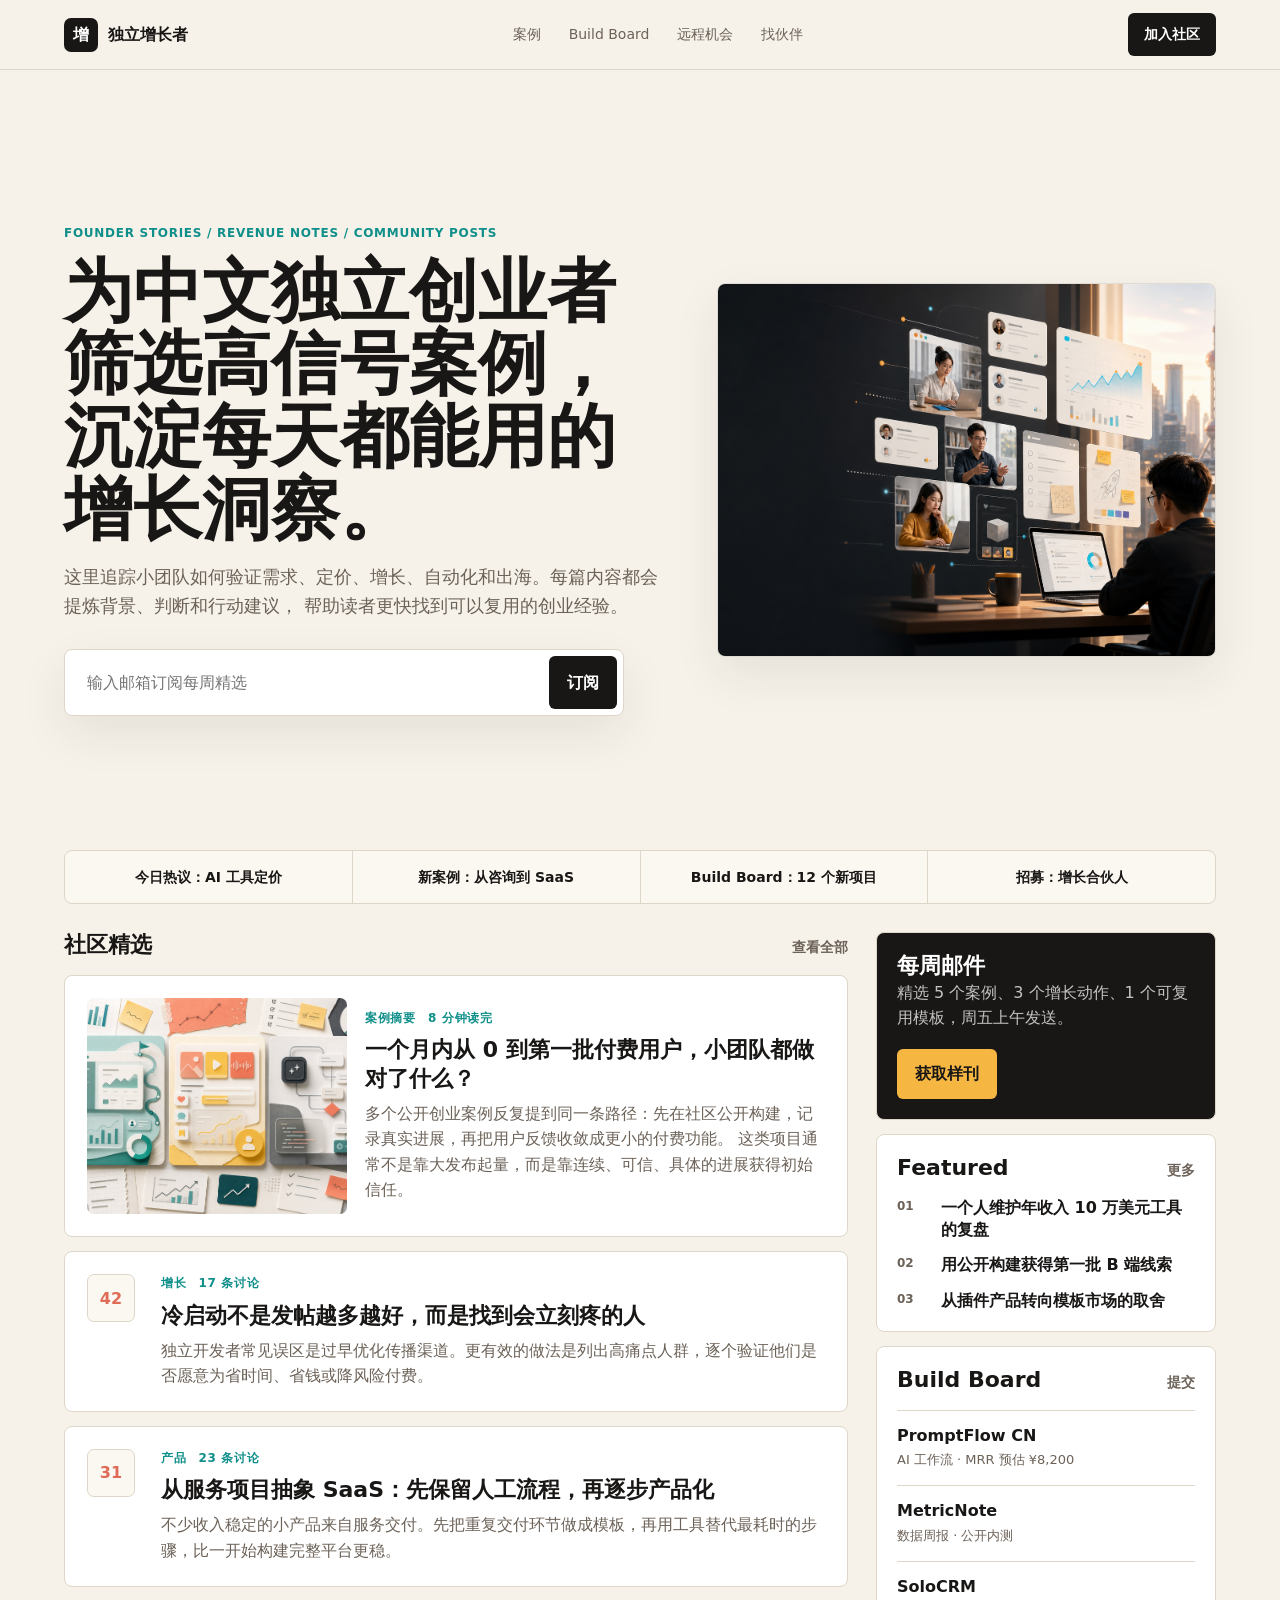
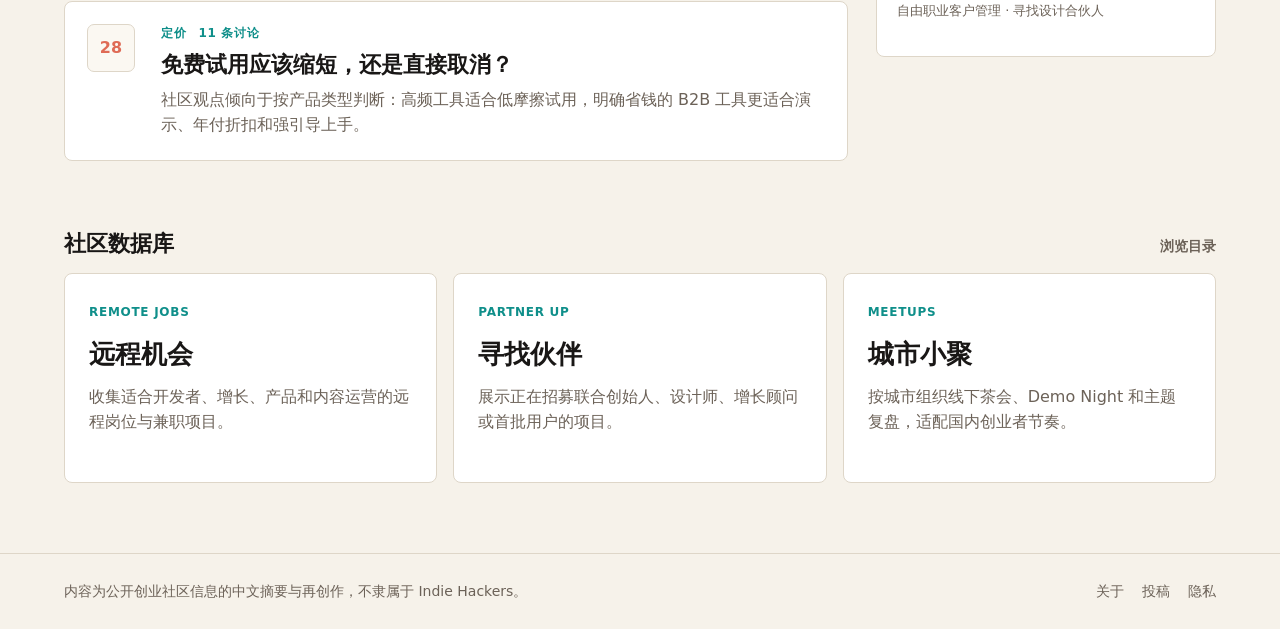
==== index.html @ 18e6c585 "Initial static site" ====
<!doctype html>
<html lang="zh-CN">
  <head>
    <meta charset="utf-8" />
    <meta name="viewport" content="width=device-width, initial-scale=1" />
    <title>独立增长者 | 中文独立创业社区</title>
    <meta
      name="description"
      content="面向国内独立开发者、创作者和小团队的创业社区，汇集产品故事、收入进展、招募合作和每周摘要。"
    />
    <link rel="stylesheet" href="styles.css" />
  </head>
  <body>
    <header class="site-header">
      <a class="brand" href="index.html">
        <span class="brand-mark">增</span>
        <span>独立增长者</span>
      </a>
      <nav class="main-nav" aria-label="主导航">
        <a href="stories.html">案例</a>
        <a href="board.html">Build Board</a>
        <a href="jobs.html">远程机会</a>
        <a href="partner.html">找伙伴</a>
      </nav>
      <a class="login" href="newsletter.html">加入社区</a>
    </header>

    <main>
      <section class="hero">
        <div class="hero-copy">
          <p class="eyebrow">Founder Stories / Revenue Notes / Community Posts</p>
          <h1>为中文独立创业者筛选高信号案例，沉淀每天都能用的增长洞察。</h1>
          <p class="hero-text">
            这里追踪小团队如何验证需求、定价、增长、自动化和出海。每篇内容都会提炼背景、判断和行动建议，
            帮助读者更快找到可以复用的创业经验。
          </p>
          <form class="hero-form" action="newsletter.html">
            <input type="email" placeholder="输入邮箱订阅每周精选" aria-label="邮箱" />
            <button type="submit">订阅</button>
          </form>
        </div>
        <img src="assets/founder-hero.png" alt="独立创业者社区插画" />
      </section>

      <section class="ticker" aria-label="社区动态">
        <a href="posts.html">今日热议：AI 工具定价</a>
        <a href="stories.html">新案例：从咨询到 SaaS</a>
        <a href="board.html">Build Board：12 个新项目</a>
        <a href="partner.html">招募：增长合伙人</a>
      </section>

      <div class="layout">
        <section class="feed" aria-labelledby="feed-title">
          <div class="section-head">
            <h2 id="feed-title">社区精选</h2>
            <a href="posts.html">查看全部</a>
          </div>

          <article class="post featured-post">
            <img src="assets/story-collage.png" alt="创业案例摘要插画" />
            <div>
              <div class="post-meta">
                <span>案例摘要</span>
                <span>8 分钟读完</span>
              </div>
              <h3><a href="stories.html">一个月内从 0 到第一批付费用户，小团队都做对了什么？</a></h3>
              <p>
                多个公开创业案例反复提到同一条路径：先在社区公开构建，记录真实进展，再把用户反馈收敛成更小的付费功能。
                这类项目通常不是靠大发布起量，而是靠连续、可信、具体的进展获得初始信任。
              </p>
            </div>
          </article>

          <article class="post">
            <div class="vote-box">42</div>
            <div>
              <div class="post-meta">
                <span>增长</span>
                <span>17 条讨论</span>
              </div>
              <h3><a href="posts.html">冷启动不是发帖越多越好，而是找到会立刻疼的人</a></h3>
              <p>
                独立开发者常见误区是过早优化传播渠道。更有效的做法是列出高痛点人群，逐个验证他们是否愿意为省时间、省钱或降风险付费。
              </p>
            </div>
          </article>

          <article class="post">
            <div class="vote-box">31</div>
            <div>
              <div class="post-meta">
                <span>产品</span>
                <span>23 条讨论</span>
              </div>
              <h3><a href="stories.html">从服务项目抽象 SaaS：先保留人工流程，再逐步产品化</a></h3>
              <p>
                不少收入稳定的小产品来自服务交付。先把重复交付环节做成模板，再用工具替代最耗时的步骤，比一开始构建完整平台更稳。
              </p>
            </div>
          </article>

          <article class="post">
            <div class="vote-box">28</div>
            <div>
              <div class="post-meta">
                <span>定价</span>
                <span>11 条讨论</span>
              </div>
              <h3><a href="posts.html">免费试用应该缩短，还是直接取消？</a></h3>
              <p>
                社区观点倾向于按产品类型判断：高频工具适合低摩擦试用，明确省钱的 B2B 工具更适合演示、年付折扣和强引导上手。
              </p>
            </div>
          </article>
        </section>

        <aside class="sidebar" aria-label="侧栏信息">
          <section class="panel newsletter-panel">
            <h2>每周邮件</h2>
            <p>精选 5 个案例、3 个增长动作、1 个可复用模板，周五上午发送。</p>
            <a class="panel-button" href="newsletter.html">获取样刊</a>
          </section>

          <section class="panel">
            <div class="panel-head">
              <h2>Featured</h2>
              <a href="stories.html">更多</a>
            </div>
            <ol class="rank-list">
              <li>
                <span>01</span>
                <a href="story-solo-tool.html">一个人维护年收入 10 万美元工具的复盘</a>
              </li>
              <li>
                <span>02</span>
                <a href="story-open-build.html">用公开构建获得第一批 B 端线索</a>
              </li>
              <li>
                <span>03</span>
                <a href="story-template-market.html">从插件产品转向模板市场的取舍</a>
              </li>
            </ol>
          </section>

          <section class="panel">
            <div class="panel-head">
              <h2>Build Board</h2>
              <a href="submit.html">提交</a>
            </div>
            <a class="mini-card" href="board.html">
              <strong>PromptFlow CN</strong>
              <span>AI 工作流 · MRR 预估 ¥8,200</span>
            </a>
            <a class="mini-card" href="board.html">
              <strong>MetricNote</strong>
              <span>数据周报 · 公开内测</span>
            </a>
            <a class="mini-card" href="board.html">
              <strong>SoloCRM</strong>
              <span>自由职业客户管理 · 寻找设计合伙人</span>
            </a>
          </section>
        </aside>
      </div>

      <section class="directory">
        <div class="section-head">
          <h2>社区数据库</h2>
          <a href="directory.html">浏览目录</a>
        </div>
        <div class="directory-grid">
          <a class="directory-card" href="jobs.html">
            <span>Remote Jobs</span>
            <h3>远程机会</h3>
            <p>收集适合开发者、增长、产品和内容运营的远程岗位与兼职项目。</p>
          </a>
          <a class="directory-card" href="partner.html">
            <span>Partner Up</span>
            <h3>寻找伙伴</h3>
            <p>展示正在招募联合创始人、设计师、增长顾问或首批用户的项目。</p>
          </a>
          <a class="directory-card" href="meetups.html">
            <span>Meetups</span>
            <h3>城市小聚</h3>
            <p>按城市组织线下茶会、Demo Night 和主题复盘，适配国内创业者节奏。</p>
          </a>
        </div>
      </section>
    </main>

    <footer class="site-footer">
      <p>内容为公开创业社区信息的中文摘要与再创作，不隶属于 Indie Hackers。</p>
      <div>
        <a href="about.html">关于</a>
        <a href="submit.html">投稿</a>
        <a href="privacy.html">隐私</a>
      </div>
    </footer>
  </body>
</html>
---- styles.css ----
:root {
  color-scheme: light;
  --bg: #f6f2ea;
  --paper: #ffffff;
  --paper-soft: #fbf8f2;
  --ink: #191716;
  --muted: #6c6258;
  --line: #ded6c8;
  --accent: #f5b642;
  --accent-strong: #0f8f8a;
  --coral: #df6b56;
  --shadow: 0 18px 48px rgba(36, 27, 18, 0.08);
}

* {
  box-sizing: border-box;
}

body {
  margin: 0;
  background: var(--bg);
  color: var(--ink);
  font-family:
    Inter, ui-sans-serif, system-ui, -apple-system, BlinkMacSystemFont, "Segoe UI",
    "PingFang SC", "Microsoft YaHei", sans-serif;
  line-height: 1.6;
}

a {
  color: inherit;
  text-decoration: none;
}

img {
  display: block;
  max-width: 100%;
}

.site-header {
  position: sticky;
  top: 0;
  z-index: 10;
  display: flex;
  align-items: center;
  justify-content: space-between;
  gap: 24px;
  min-height: 70px;
  padding: 0 5vw;
  background: rgba(246, 242, 234, 0.94);
  border-bottom: 1px solid var(--line);
  backdrop-filter: blur(18px);
}

.brand,
.main-nav,
.site-footer div {
  display: flex;
  align-items: center;
}

.brand {
  gap: 10px;
  font-weight: 800;
  letter-spacing: 0;
}

.brand-mark {
  display: grid;
  place-items: center;
  width: 34px;
  height: 34px;
  color: #fff;
  background: var(--ink);
  border-radius: 7px;
}

.main-nav {
  gap: 28px;
  color: var(--muted);
  font-size: 14px;
}

.main-nav a:hover,
.section-head a:hover,
.panel-head a:hover {
  color: var(--ink);
}

.login,
button {
  border: 0;
  border-radius: 6px;
  background: var(--ink);
  color: #fff;
  font: inherit;
  font-weight: 700;
  cursor: pointer;
}

.login {
  padding: 10px 16px;
  font-size: 14px;
}

main {
  width: min(1180px, 90vw);
  margin: 0 auto;
}

.hero {
  display: grid;
  grid-template-columns: minmax(0, 1fr) minmax(360px, 0.82fr);
  gap: 44px;
  align-items: center;
  min-height: calc(100vh - 120px);
  padding: 56px 0 36px;
}

.hero-copy {
  min-width: 0;
}

.eyebrow,
.post-meta,
.directory article span,
.directory-card span {
  color: var(--accent-strong);
  font-size: 12px;
  font-weight: 800;
  letter-spacing: 0.06em;
  text-transform: uppercase;
}

h1,
h2,
h3,
p {
  margin-top: 0;
}

h1 {
  max-width: 780px;
  margin-bottom: 18px;
  font-size: clamp(38px, 5.4vw, 70px);
  line-height: 1.05;
  letter-spacing: 0;
}

.hero-text {
  max-width: 670px;
  color: var(--muted);
  font-size: 18px;
}

.hero-form {
  display: flex;
  width: min(560px, 100%);
  margin-top: 28px;
  padding: 6px;
  background: var(--paper);
  border: 1px solid var(--line);
  border-radius: 8px;
  box-shadow: var(--shadow);
}

.hero-form input {
  flex: 1;
  min-width: 0;
  border: 0;
  padding: 14px 16px;
  background: transparent;
  color: var(--ink);
  font: inherit;
  outline: 0;
}

.hero-form button,
.newsletter-panel button {
  padding: 12px 18px;
}

.hero img {
  width: 100%;
  aspect-ratio: 4 / 3;
  object-fit: cover;
  border: 1px solid rgba(25, 23, 22, 0.1);
  border-radius: 8px;
  box-shadow: var(--shadow);
}

.ticker {
  display: grid;
  grid-template-columns: repeat(4, 1fr);
  gap: 1px;
  overflow: hidden;
  margin-bottom: 28px;
  border: 1px solid var(--line);
  border-radius: 8px;
  background: var(--line);
}

.ticker a {
  padding: 15px 16px;
  background: var(--paper-soft);
  font-size: 14px;
  font-weight: 700;
  text-align: center;
}

.layout {
  display: grid;
  grid-template-columns: minmax(0, 1fr) 340px;
  gap: 28px;
  align-items: start;
}

.section-head,
.panel-head {
  display: flex;
  align-items: baseline;
  justify-content: space-between;
  gap: 16px;
  margin-bottom: 16px;
}

.section-head h2,
.panel h2 {
  margin-bottom: 0;
  font-size: 22px;
  line-height: 1.2;
}

.section-head a,
.panel-head a {
  color: var(--muted);
  font-size: 14px;
  font-weight: 700;
}

.feed {
  min-width: 0;
}

.post,
.panel,
.directory article,
.directory-card {
  background: var(--paper);
  border: 1px solid var(--line);
  border-radius: 8px;
}

.post {
  display: grid;
  grid-template-columns: 56px minmax(0, 1fr);
  gap: 18px;
  margin-bottom: 14px;
  padding: 22px;
}

.post h3 {
  margin-bottom: 8px;
  font-size: 22px;
  line-height: 1.28;
}

.post p,
.panel p,
.directory p,
.directory-card p {
  margin-bottom: 0;
  color: var(--muted);
}

.featured-post {
  grid-template-columns: 260px minmax(0, 1fr);
  align-items: center;
}

.featured-post img {
  width: 100%;
  aspect-ratio: 1.2 / 1;
  object-fit: cover;
  border-radius: 7px;
}

.post-meta {
  display: flex;
  flex-wrap: wrap;
  gap: 12px;
  margin-bottom: 8px;
}

.vote-box {
  display: grid;
  place-items: center;
  width: 48px;
  height: 48px;
  border: 1px solid var(--line);
  border-radius: 7px;
  background: var(--paper-soft);
  color: var(--coral);
  font-weight: 900;
}

.sidebar {
  position: sticky;
  top: 92px;
}

.panel {
  margin-bottom: 14px;
  padding: 20px;
}

.newsletter-panel {
  background: var(--ink);
  color: #fff;
}

.newsletter-panel p {
  color: rgba(255, 255, 255, 0.74);
}

.newsletter-panel button {
  margin-top: 18px;
  background: var(--accent);
  color: var(--ink);
}

.rank-list {
  display: grid;
  gap: 14px;
  margin: 0;
  padding: 0;
  list-style: none;
}

.rank-list li {
  display: grid;
  grid-template-columns: 34px minmax(0, 1fr);
  gap: 10px;
  align-items: start;
}

.rank-list span {
  color: var(--muted);
  font-size: 12px;
  font-weight: 900;
}

.rank-list a,
.mini-card strong {
  font-weight: 800;
  line-height: 1.35;
}

.mini-card {
  display: grid;
  gap: 4px;
  padding: 14px 0;
  border-top: 1px solid var(--line);
}

.mini-card span {
  color: var(--muted);
  font-size: 13px;
}

.directory {
  padding: 56px 0 70px;
}

.directory-grid {
  display: grid;
  grid-template-columns: repeat(3, 1fr);
  gap: 16px;
}

.directory article {
  min-height: 210px;
  padding: 24px;
}

.directory-card {
  min-height: 210px;
  padding: 24px;
  transition:
    transform 160ms ease,
    box-shadow 160ms ease;
}

.directory-card:hover,
.post:hover,
.mini-card:hover {
  transform: translateY(-2px);
}

.directory h3,
.directory-card h3 {
  margin: 10px 0 8px;
  font-size: 26px;
}

.panel-button {
  display: inline-flex;
  margin-top: 18px;
  padding: 12px 18px;
  border-radius: 6px;
  background: var(--accent);
  color: var(--ink);
  font-weight: 800;
}

.page-hero {
  display: grid;
  gap: 14px;
  padding: 54px 0 30px;
  border-bottom: 1px solid var(--line);
}

.page-hero h1 {
  max-width: 820px;
  margin-bottom: 0;
  font-size: clamp(34px, 4.6vw, 58px);
}

.page-hero p {
  max-width: 720px;
  margin-bottom: 0;
  color: var(--muted);
  font-size: 18px;
}

.page-layout {
  display: grid;
  grid-template-columns: minmax(0, 1fr) 320px;
  gap: 28px;
  padding: 30px 0 70px;
  align-items: start;
}

.page-list {
  display: grid;
  gap: 14px;
}

.content-card {
  display: grid;
  gap: 12px;
  padding: 24px;
  background: var(--paper);
  border: 1px solid var(--line);
  border-radius: 8px;
}

.content-card h2,
.content-card h3 {
  margin-bottom: 0;
  line-height: 1.28;
}

.content-card p,
.content-card li,
.stat-card p {
  color: var(--muted);
}

.tag-row {
  display: flex;
  flex-wrap: wrap;
  gap: 8px;
}

.tag-row span {
  padding: 5px 9px;
  border: 1px solid var(--line);
  border-radius: 999px;
  background: var(--paper-soft);
  color: var(--muted);
  font-size: 12px;
  font-weight: 700;
}

.stats-grid {
  display: grid;
  grid-template-columns: repeat(3, 1fr);
  gap: 14px;
  margin: 18px 0;
}

.stat-card {
  padding: 18px;
  background: var(--paper-soft);
  border: 1px solid var(--line);
  border-radius: 8px;
}

.stat-card strong {
  display: block;
  font-size: 28px;
  line-height: 1.1;
}

.form-card {
  display: grid;
  gap: 14px;
}

.form-card input,
.form-card textarea,
.form-card select {
  width: 100%;
  padding: 13px 14px;
  border: 1px solid var(--line);
  border-radius: 6px;
  background: var(--paper-soft);
  color: var(--ink);
  font: inherit;
}

.form-card textarea {
  min-height: 130px;
  resize: vertical;
}

.form-card button {
  width: fit-content;
  padding: 12px 18px;
}

.active-link {
  color: var(--ink);
  font-weight: 800;
}

.site-footer {
  display: flex;
  justify-content: space-between;
  gap: 18px;
  padding: 26px 5vw;
  border-top: 1px solid var(--line);
  color: var(--muted);
  font-size: 14px;
}

.site-footer p {
  margin-bottom: 0;
}

.site-footer div {
  gap: 18px;
}

@media (max-width: 920px) {
  .main-nav {
    display: none;
  }

  .hero,
  .layout,
  .directory-grid,
  .page-layout,
  .stats-grid {
    grid-template-columns: 1fr;
  }

  .hero {
    min-height: 0;
    padding-top: 38px;
  }

  .hero img {
    aspect-ratio: 16 / 10;
  }

  .ticker {
    grid-template-columns: repeat(2, 1fr);
  }

  .sidebar {
    position: static;
  }

  .featured-post {
    grid-template-columns: 1fr;
  }
}

@media (max-width: 560px) {
  .site-header {
    padding: 0 18px;
  }

  main {
    width: calc(100vw - 32px);
  }

  .login {
    padding: 8px 10px;
  }

  .hero-form {
    display: grid;
  }

  .ticker {
    grid-template-columns: 1fr;
  }

  .post {
    grid-template-columns: 1fr;
    padding: 18px;
  }

  .site-footer {
    display: grid;
    padding: 22px 18px;
  }
}
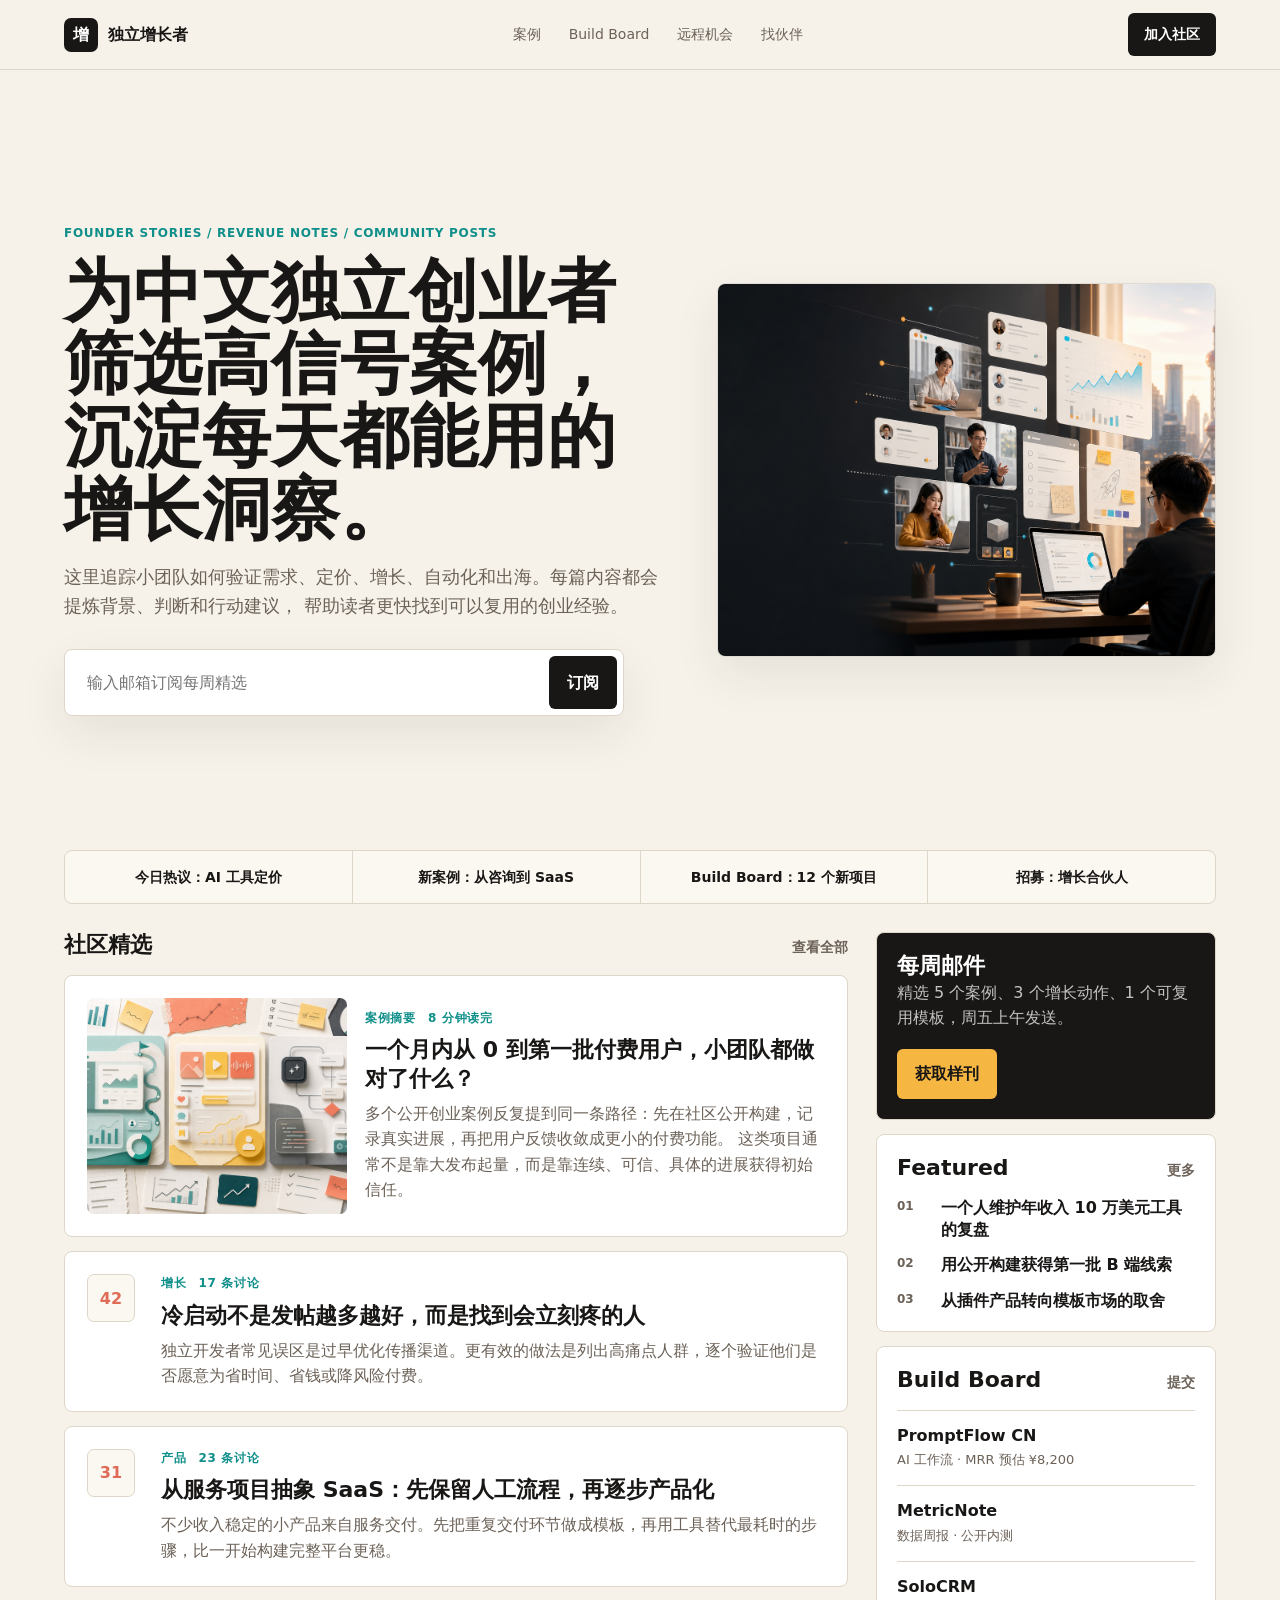
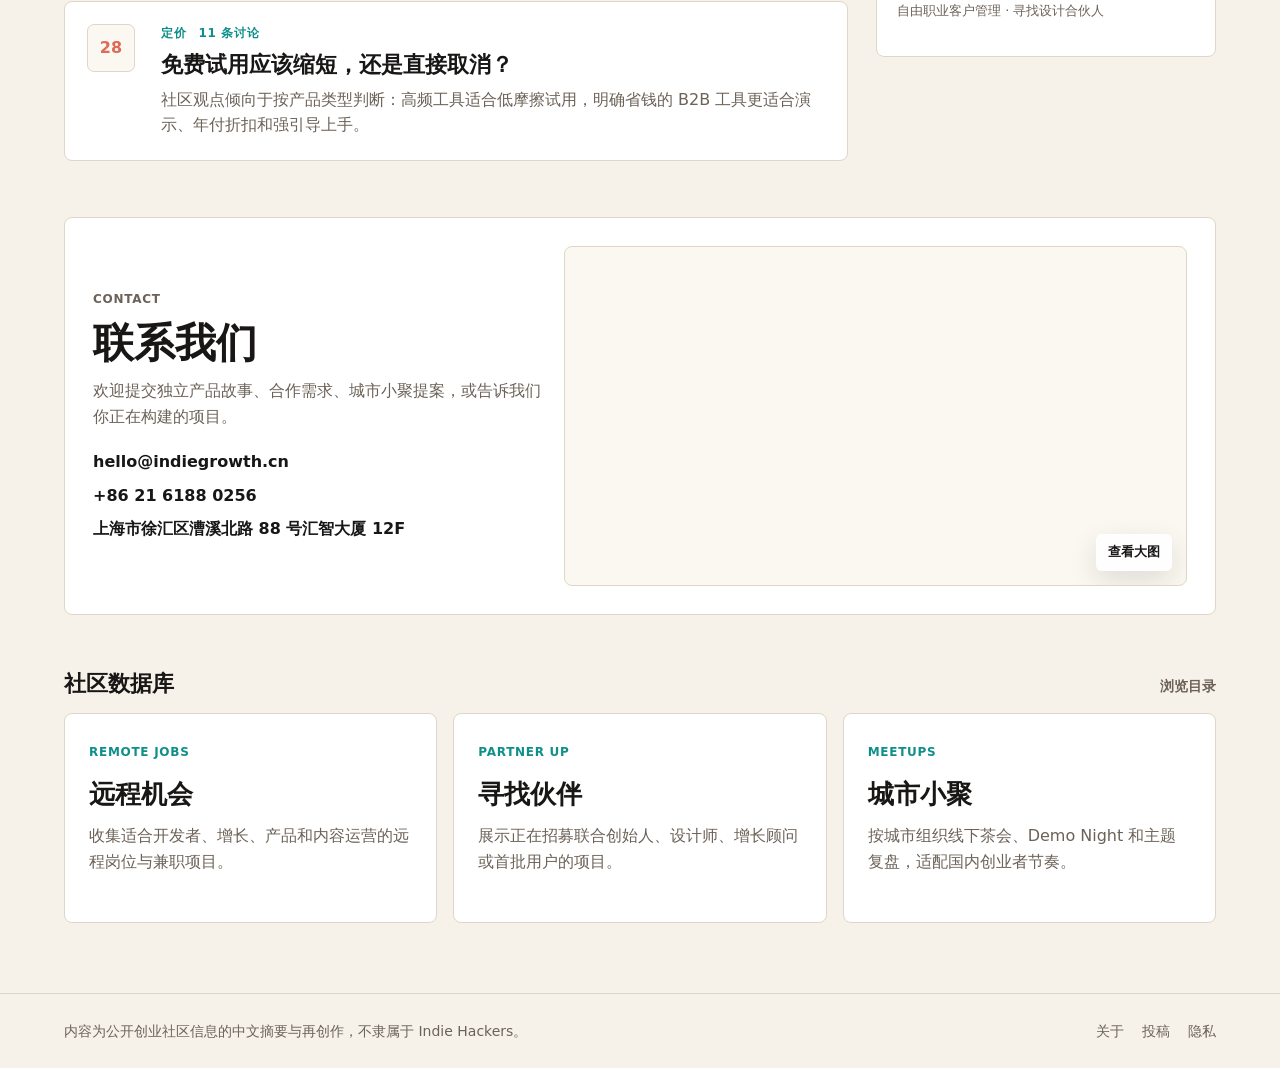
==== commit d8f3c374: "Add homepage contact section" ====
--- a/index.html
+++ b/index.html
@@ -163,6 +163,36 @@
         </aside>
       </div>
 
+      <section class="contact-section" aria-labelledby="contact-title">
+        <div class="contact-copy">
+          <p class="eyebrow">Contact</p>
+          <h2 id="contact-title">联系我们</h2>
+          <p>
+            欢迎提交独立产品故事、合作需求、城市小聚提案，或告诉我们你正在构建的项目。
+          </p>
+          <div class="contact-list">
+            <a href="mailto:hello@indiegrowth.cn">hello@indiegrowth.cn</a>
+            <a href="tel:+862161880256">+86 21 6188 0256</a>
+            <span>上海市徐汇区漕溪北路 88 号汇智大厦 12F</span>
+          </div>
+        </div>
+        <div class="map-card" aria-label="上海市徐汇区漕溪北路 88 号地图">
+          <iframe
+            title="上海市徐汇区漕溪北路 88 号地图"
+            src="https://www.openstreetmap.org/export/embed.html?bbox=121.4308%2C31.1824%2C121.4488%2C31.1974&amp;layer=mapnik&amp;marker=31.1899%2C121.4398"
+            loading="lazy"
+            referrerpolicy="no-referrer-when-downgrade"
+          ></iframe>
+          <a
+            href="https://www.openstreetmap.org/?mlat=31.1899&amp;mlon=121.4398#map=16/31.1899/121.4398"
+            target="_blank"
+            rel="noreferrer"
+          >
+            查看大图
+          </a>
+        </div>
+      </section>
+
       <section class="directory">
         <div class="section-head">
           <h2>社区数据库</h2>
--- a/styles.css
+++ b/styles.css
@@ -367,6 +367,78 @@
   font-size: 13px;
 }
 
+.contact-section {
+  display: grid;
+  grid-template-columns: minmax(0, 0.72fr) minmax(420px, 1fr);
+  gap: 22px;
+  align-items: stretch;
+  margin-top: 42px;
+  padding: 28px;
+  background: var(--paper);
+  border: 1px solid var(--line);
+  border-radius: 8px;
+}
+
+.contact-copy {
+  display: grid;
+  align-content: center;
+  gap: 12px;
+}
+
+.contact-copy h2 {
+  margin-bottom: 0;
+  font-size: clamp(30px, 3.2vw, 44px);
+  line-height: 1.1;
+}
+
+.contact-copy p {
+  max-width: 560px;
+  margin-bottom: 0;
+  color: var(--muted);
+}
+
+.contact-list {
+  display: grid;
+  gap: 8px;
+  margin-top: 8px;
+  color: var(--ink);
+  font-weight: 800;
+}
+
+.contact-list a:hover,
+.map-card a:hover {
+  color: var(--accent-strong);
+}
+
+.map-card {
+  position: relative;
+  min-height: 330px;
+  overflow: hidden;
+  border: 1px solid var(--line);
+  border-radius: 8px;
+  background: var(--paper-soft);
+}
+
+.map-card iframe {
+  width: 100%;
+  height: 100%;
+  min-height: 330px;
+  border: 0;
+}
+
+.map-card a {
+  position: absolute;
+  right: 14px;
+  bottom: 14px;
+  padding: 8px 12px;
+  border-radius: 6px;
+  background: rgba(255, 255, 255, 0.92);
+  color: var(--ink);
+  font-size: 13px;
+  font-weight: 800;
+  box-shadow: 0 10px 28px rgba(25, 23, 22, 0.12);
+}
+
 .directory {
   padding: 56px 0 70px;
 }
@@ -559,6 +631,7 @@
 
   .hero,
   .layout,
+  .contact-section,
   .directory-grid,
   .page-layout,
   .stats-grid {
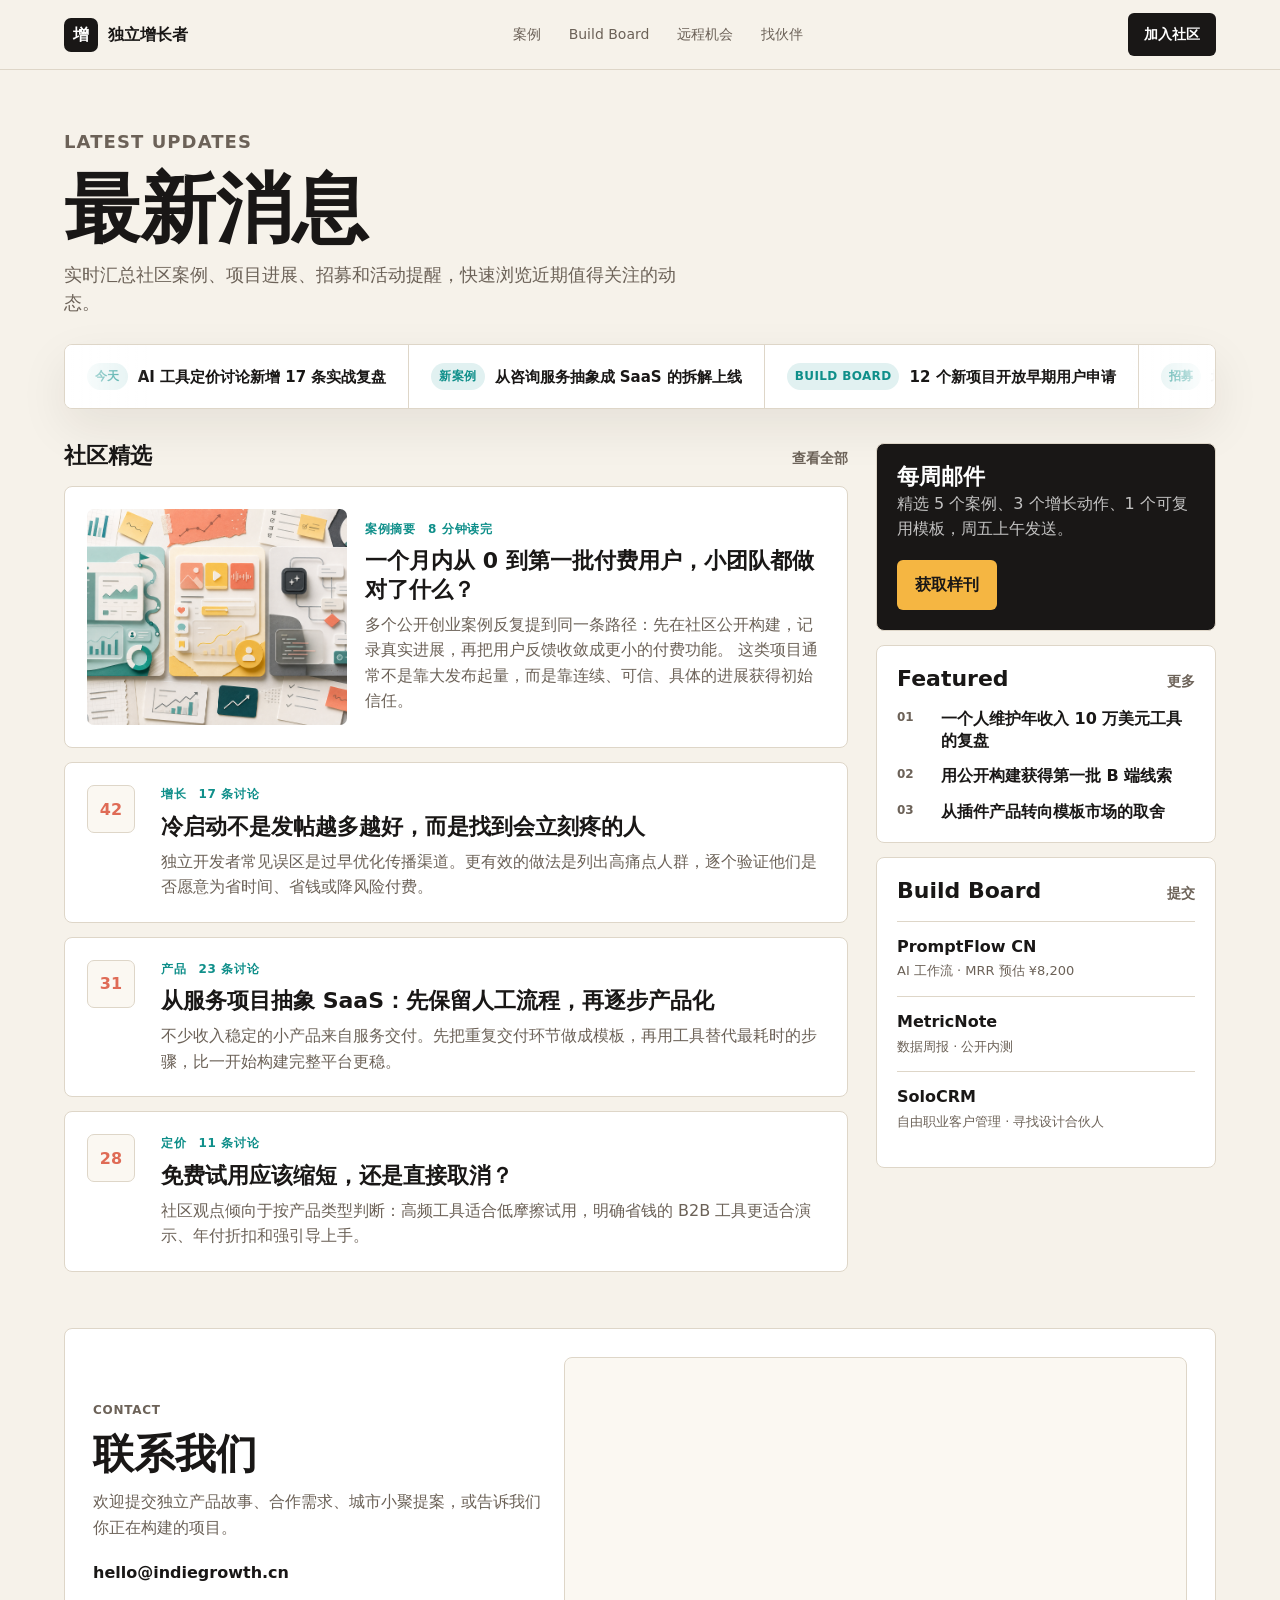
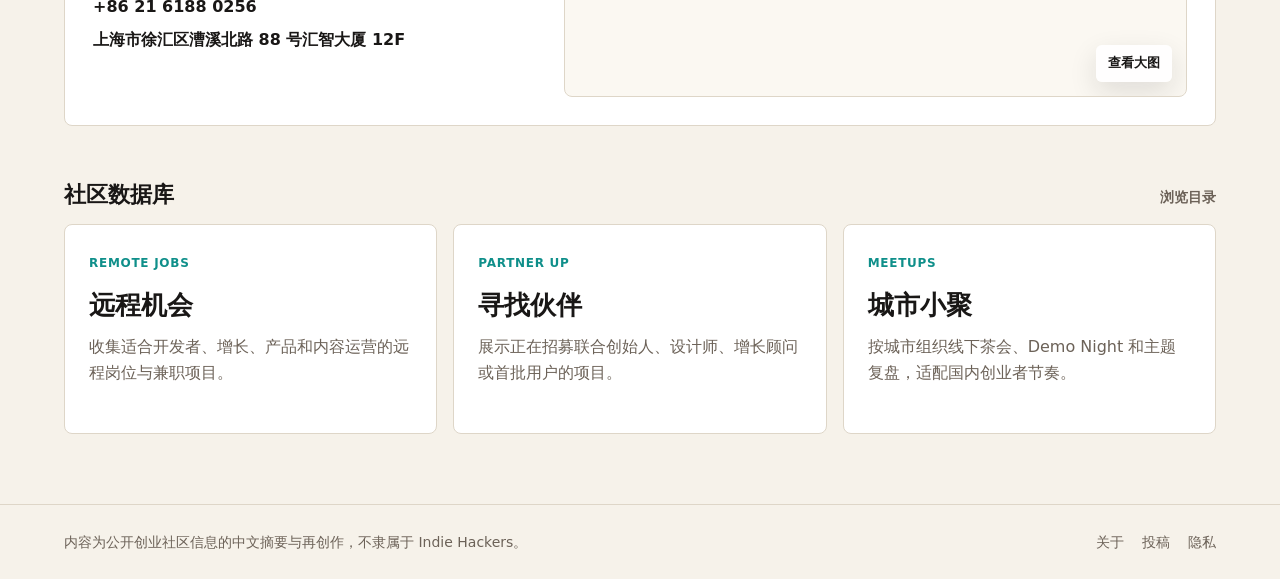
==== commit c89768dc: "Replace hero with scrolling latest news" ====
--- a/index.html
+++ b/index.html
@@ -26,27 +26,28 @@
     </header>
 
     <main>
-      <section class="hero">
-        <div class="hero-copy">
-          <p class="eyebrow">Founder Stories / Revenue Notes / Community Posts</p>
-          <h1>为中文独立创业者筛选高信号案例，沉淀每天都能用的增长洞察。</h1>
-          <p class="hero-text">
-            这里追踪小团队如何验证需求、定价、增长、自动化和出海。每篇内容都会提炼背景、判断和行动建议，
-            帮助读者更快找到可以复用的创业经验。
-          </p>
-          <form class="hero-form" action="newsletter.html">
-            <input type="email" placeholder="输入邮箱订阅每周精选" aria-label="邮箱" />
-            <button type="submit">订阅</button>
-          </form>
-        </div>
-        <img src="assets/founder-hero.png" alt="独立创业者社区插画" />
-      </section>
-
-      <section class="ticker" aria-label="社区动态">
-        <a href="posts.html">今日热议：AI 工具定价</a>
-        <a href="stories.html">新案例：从咨询到 SaaS</a>
-        <a href="board.html">Build Board：12 个新项目</a>
-        <a href="partner.html">招募：增长合伙人</a>
+      <section class="latest-news" aria-labelledby="latest-news-title">
+        <div class="latest-news-copy">
+          <p class="eyebrow">Latest Updates</p>
+          <h1 id="latest-news-title">最新消息</h1>
+          <p>实时汇总社区案例、项目进展、招募和活动提醒，快速浏览近期值得关注的动态。</p>
+        </div>
+        <div class="news-marquee" aria-label="最新消息动态滚动">
+          <div class="news-track">
+            <a href="posts.html"><span>今天</span>AI 工具定价讨论新增 17 条实战复盘</a>
+            <a href="stories.html"><span>新案例</span>从咨询服务抽象成 SaaS 的拆解上线</a>
+            <a href="board.html"><span>Build Board</span>12 个新项目开放早期用户申请</a>
+            <a href="partner.html"><span>招募</span>增长合伙人与设计顾问需求更新</a>
+            <a href="meetups.html"><span>活动</span>上海 Demo Night 本周开放报名</a>
+            <a href="jobs.html"><span>远程</span>新增产品运营与全栈兼职机会</a>
+            <a href="posts.html" aria-hidden="true" tabindex="-1"><span>今天</span>AI 工具定价讨论新增 17 条实战复盘</a>
+            <a href="stories.html" aria-hidden="true" tabindex="-1"><span>新案例</span>从咨询服务抽象成 SaaS 的拆解上线</a>
+            <a href="board.html" aria-hidden="true" tabindex="-1"><span>Build Board</span>12 个新项目开放早期用户申请</a>
+            <a href="partner.html" aria-hidden="true" tabindex="-1"><span>招募</span>增长合伙人与设计顾问需求更新</a>
+            <a href="meetups.html" aria-hidden="true" tabindex="-1"><span>活动</span>上海 Demo Night 本周开放报名</a>
+            <a href="jobs.html" aria-hidden="true" tabindex="-1"><span>远程</span>新增产品运营与全栈兼职机会</a>
+          </div>
+        </div>
       </section>
 
       <div class="layout">
--- a/styles.css
+++ b/styles.css
@@ -188,6 +188,109 @@
   box-shadow: var(--shadow);
 }
 
+.latest-news {
+  display: grid;
+  gap: 26px;
+  padding: 58px 0 34px;
+}
+
+.latest-news-copy {
+  display: grid;
+  gap: 12px;
+  max-width: 840px;
+}
+
+.latest-news-copy h1 {
+  margin-bottom: 0;
+  font-size: clamp(42px, 6vw, 76px);
+}
+
+.latest-news-copy p {
+  max-width: 640px;
+  margin-bottom: 0;
+  color: var(--muted);
+  font-size: 18px;
+}
+
+.news-marquee {
+  position: relative;
+  overflow: hidden;
+  border: 1px solid var(--line);
+  border-radius: 8px;
+  background: var(--paper);
+  box-shadow: var(--shadow);
+}
+
+.news-marquee::before,
+.news-marquee::after {
+  position: absolute;
+  top: 0;
+  bottom: 0;
+  z-index: 1;
+  width: 82px;
+  content: "";
+  pointer-events: none;
+}
+
+.news-marquee::before {
+  left: 0;
+  background: linear-gradient(90deg, var(--paper) 0%, rgba(255, 255, 255, 0) 100%);
+}
+
+.news-marquee::after {
+  right: 0;
+  background: linear-gradient(270deg, var(--paper) 0%, rgba(255, 255, 255, 0) 100%);
+}
+
+.news-track {
+  display: flex;
+  width: max-content;
+  animation: scroll-news 34s linear infinite;
+}
+
+.news-marquee:hover .news-track,
+.news-marquee:focus-within .news-track {
+  animation-play-state: paused;
+}
+
+.news-track a {
+  display: inline-flex;
+  align-items: center;
+  gap: 10px;
+  min-width: max-content;
+  padding: 18px 22px;
+  border-right: 1px solid var(--line);
+  color: var(--ink);
+  font-size: 15px;
+  font-weight: 800;
+}
+
+.news-track span {
+  padding: 4px 8px;
+  border-radius: 999px;
+  background: rgba(15, 143, 138, 0.12);
+  color: var(--accent-strong);
+  font-size: 12px;
+  letter-spacing: 0.03em;
+  text-transform: uppercase;
+}
+
+@keyframes scroll-news {
+  from {
+    transform: translateX(0);
+  }
+
+  to {
+    transform: translateX(-50%);
+  }
+}
+
+@media (prefers-reduced-motion: reduce) {
+  .news-track {
+    animation: none;
+  }
+}
+
 .ticker {
   display: grid;
   grid-template-columns: repeat(4, 1fr);
@@ -647,6 +750,10 @@
     aspect-ratio: 16 / 10;
   }
 
+  .latest-news {
+    padding-top: 40px;
+  }
+
   .ticker {
     grid-template-columns: repeat(2, 1fr);
   }
@@ -677,6 +784,24 @@
     display: grid;
   }
 
+  .latest-news {
+    padding: 32px 0 26px;
+  }
+
+  .latest-news-copy p {
+    font-size: 16px;
+  }
+
+  .news-marquee::before,
+  .news-marquee::after {
+    width: 36px;
+  }
+
+  .news-track a {
+    padding: 15px 18px;
+    font-size: 14px;
+  }
+
   .ticker {
     grid-template-columns: 1fr;
   }
